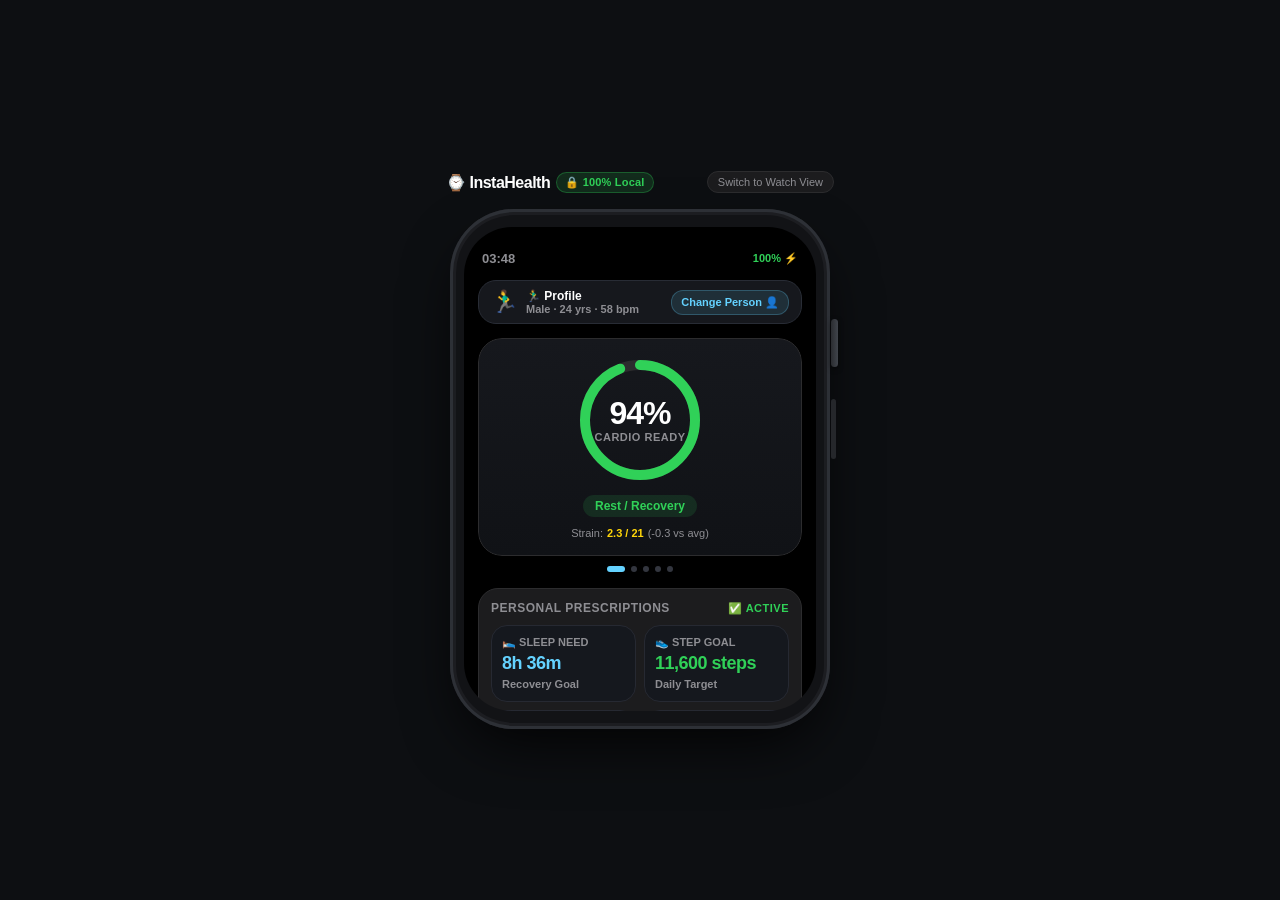
==== android/app/src/main/assets/index.html @ 1b483ae0 "Initial commit: InstaHealth Zero-Cloud Smartwatch Health Intelligence System" ====
<!DOCTYPE html>
<html lang="en">
<head>
  <meta charset="UTF-8">
  <meta name="viewport" content="width=device-width, initial-scale=1.0, maximum-scale=1.0, user-scalable=no">
  <title>InstaHealth - Zero-Cloud Watch Health Engine</title>
  <link rel="stylesheet" href="css/style.css">
</head>
<body>

  <div class="app-wrapper">
    <!-- Top Control Bar (Browser Demo Mode) -->
    <div class="top-bar">
      <h1>⌚ InstaHealth <span class="badge-zero-cloud">🔒 100% Local</span></h1>
      <button id="btnToggleBezel" class="view-mode-toggle">Switch to Watch View</button>
    </div>

    <!-- Apple Watch Bezel Simulation -->
    <div id="watchBezel" class="watch-bezel">
      <div class="watch-screen">
        
        <!-- Watch Status Bar -->
        <div class="watch-header">
          <span class="watch-clock" id="watchClock">09:41</span>
          <span class="watch-battery">100% ⚡</span>
        </div>

        <!-- Current Person Switcher Bar -->
        <div id="btnOpenChangePerson" class="person-switcher-bar" title="Tap to Change Person">
          <div class="person-info">
            <span class="person-emoji-avatar" id="dispActiveEmoji">🏃‍♂️</span>
            <div class="person-meta">
              <span class="person-title" id="dispActivePersonTitle">Runner</span>
              <span class="person-sub" id="dispActivePersonSub">Male · 24 yrs · 58 bpm</span>
            </div>
          </div>
          <span class="btn-change-person-pill">Change Person 👤</span>
        </div>

        <!-- 2-Day Automatic Timeline Section -->
        <div id="timelineSection" class="timeline-section">
          <div class="watch-section-title">
            <span>Automatic Calibration</span>
            <span id="dispTimelineBadge" style="font-size: 11px; color: var(--accent-purple); font-weight: 700;">Day 1 of 2</span>
          </div>

          <div class="timeline-steps">
            <div id="stepDay1" class="timeline-step active">
              <span>Day 1</span>
              <span style="font-size: 11px; opacity: 0.85;">24h Wear</span>
            </div>
            <div id="stepDay2" class="timeline-step">
              <span>Day 2</span>
              <span style="font-size: 11px; opacity: 0.85;">48h Wear</span>
            </div>
            <div id="stepDay3" class="timeline-step">
              <span>Day 3+</span>
              <span style="font-size: 11px; opacity: 0.85;">Unlocked</span>
            </div>
          </div>

          <div style="display: flex; gap: 6px;">
            <button id="btnAdvanceDay" class="btn-advance-day" style="flex: 1;">
              ⏩ Advance Day (Auto-Wear 24h)
            </button>
            <button id="btnResetTimeline" class="btn-advance-day" style="background: #252830; width: 34px; padding: 0;" title="Restart 2-Day Calibration">
              ↺
            </button>
          </div>
        </div>

        <!-- Dynamic Circular Activity Ring Carousel (Swipeable) -->
        <div class="ring-carousel-container">
          <div class="ring-carousel" id="ringCarousel">
            
            <!-- Slide 0: Cardio Readiness / Overall Strain -->
            <div class="strain-card carousel-slide" data-slide="0">
              <div class="ring-container">
                <svg class="ring-svg" viewBox="0 0 130 130">
                  <circle class="ring-bg" cx="65" cy="65" r="55"></circle>
                  <circle id="strainRingProgress" class="ring-progress" cx="65" cy="65" r="55"></circle>
                </svg>
                <div class="ring-inner-text">
                  <div class="strain-value" id="dispHealthScore">85%</div>
                  <div class="strain-label" id="dispRingLabel">Cardio Ready</div>
                </div>
              </div>
              <div id="dispCategory" class="category-tag">Rest / Recovery</div>
              <div class="personal-delta-badge" id="dispDelta">
                Strain: <strong>2.6 / 21</strong> (-0.4 vs avg)
              </div>
            </div>

            <!-- Slide 1: Sleep Need (Hours slept / hours total need to sleep) -->
            <div class="strain-card carousel-slide" data-slide="1">
              <div class="ring-container">
                <svg class="ring-svg" viewBox="0 0 130 130">
                  <circle class="ring-bg" cx="65" cy="65" r="55"></circle>
                  <circle id="sleepRingProgress" class="ring-progress" cx="65" cy="65" r="55" style="stroke: var(--accent-cyan);"></circle>
                </svg>
                <div class="ring-inner-text">
                  <div class="strain-value" id="dispSleepScore" style="color: var(--accent-cyan);">7.2h</div>
                  <div class="strain-label" id="dispSleepRingLabel">/ 8.5h NEEDED</div>
                </div>
              </div>
              <div class="category-tag" style="background: rgba(100, 210, 255, 0.15); color: var(--accent-cyan);">🛌 Sleep Need</div>
              <div class="personal-delta-badge" id="dispSleepDelta">
                <strong>7.2h</strong> slept / <strong>8.5h</strong> needed
              </div>
            </div>

            <!-- Slide 2: Steps Goal (Steps walked / total steps to walk daily) -->
            <div class="strain-card carousel-slide" data-slide="2">
              <div class="ring-container">
                <svg class="ring-svg" viewBox="0 0 130 130">
                  <circle class="ring-bg" cx="65" cy="65" r="55"></circle>
                  <circle id="stepRingProgress" class="ring-progress" cx="65" cy="65" r="55" style="stroke: var(--accent-green);"></circle>
                </svg>
                <div class="ring-inner-text">
                  <div class="strain-value" id="dispStepScore" style="color: var(--accent-green);">7.4k</div>
                  <div class="strain-label" id="dispStepRingLabel">/ 11.6k STEPS</div>
                </div>
              </div>
              <div class="category-tag" style="background: rgba(48, 209, 88, 0.15); color: var(--accent-green);">👟 Daily Steps</div>
              <div class="personal-delta-badge" id="dispStepDelta">
                <strong>7,400</strong> / <strong>11,600</strong> steps walked
              </div>
            </div>

            <!-- Slide 3: Sit Still Inactivity Limit -->
            <div class="strain-card carousel-slide" data-slide="3">
              <div class="ring-container">
                <svg class="ring-svg" viewBox="0 0 130 130">
                  <circle class="ring-bg" cx="65" cy="65" r="55"></circle>
                  <circle id="sitRingProgress" class="ring-progress" cx="65" cy="65" r="55" style="stroke: var(--accent-orange);"></circle>
                </svg>
                <div class="ring-inner-text">
                  <div class="strain-value" id="dispSitScore" style="color: var(--accent-orange);">35m</div>
                  <div class="strain-label" id="dispSitRingLabel">/ 55m STILL</div>
                </div>
              </div>
              <div class="category-tag" style="background: rgba(255, 159, 10, 0.15); color: var(--accent-orange);">🪑 Sit Still Limit</div>
              <div class="personal-delta-badge" id="dispSitDelta">
                <strong>35m</strong> sitting / <strong>55m</strong> max alert
              </div>
            </div>

            <!-- Slide 4: Active Calories Burn -->
            <div class="strain-card carousel-slide" data-slide="4">
              <div class="ring-container">
                <svg class="ring-svg" viewBox="0 0 130 130">
                  <circle class="ring-bg" cx="65" cy="65" r="55"></circle>
                  <circle id="calRingProgress" class="ring-progress" cx="65" cy="65" r="55" style="stroke: var(--accent-purple);"></circle>
                </svg>
                <div class="ring-inner-text">
                  <div class="strain-value" id="dispCalScore" style="color: var(--accent-purple);">340</div>
                  <div class="strain-label" id="dispCalRingLabel">/ 450 KCAL</div>
                </div>
              </div>
              <div class="category-tag" style="background: rgba(191, 90, 242, 0.15); color: var(--accent-purple);">🔥 Active Calories</div>
              <div class="personal-delta-badge" id="dispCalDelta">
                <strong>340</strong> of <strong>450</strong> kcal target
              </div>
            </div>

          </div>

          <!-- Watch Carousel Dots -->
          <div class="carousel-dots-row" id="carouselDots">
            <span class="carousel-dot active" data-index="0" title="Cardio Readiness"></span>
            <span class="carousel-dot" data-index="1" title="Sleep Needed"></span>
            <span class="carousel-dot" data-index="2" title="Daily Steps"></span>
            <span class="carousel-dot" data-index="3" title="Sit Still Limit"></span>
            <span class="carousel-dot" data-index="4" title="Active Calories"></span>
          </div>
        </div>

        <!-- Calibration & Average Human Comparison (Active on Day 1 & Day 2) -->
        <div id="calibratingSection" class="calibrating-card">
          <div class="calibrating-header">
            <span class="calibrating-title">
              <span>⏳ Day <span id="dispCalDayNum">1</span> Calibration</span>
            </span>
            <span class="data-status-badge" id="dispCohortBadge">Trained Avg</span>
          </div>

          <!-- Trained Average Human vs Person Comparison -->
          <div class="human-comparison-grid">
            <div class="compare-item">
              <span class="compare-label">Resting HR</span>
              <div class="compare-vals">
                <span class="val-human" id="cmpRHRHuman">60 bpm avg</span>
                <span class="val-arrow">→</span>
                <span class="val-you" id="cmpRHRYou">58 bpm (You)</span>
              </div>
            </div>

            <div class="compare-item">
              <span class="compare-label">Daily Steps</span>
              <div class="compare-vals">
                <span class="val-human" id="cmpStepsHuman">9,000 avg</span>
                <span class="val-arrow">→</span>
                <span class="val-you" id="cmpStepsYou">7,400 (You)</span>
              </div>
            </div>

            <div class="compare-item">
              <span class="compare-label">Sleep Need</span>
              <div class="compare-vals">
                <span class="val-human" id="cmpSleepHuman">8.0h avg</span>
                <span class="val-arrow">→</span>
                <span class="val-you" id="cmpSleepYou">7.2h (You)</span>
              </div>
            </div>

            <div class="compare-item">
              <span class="compare-label">Calorie Burn</span>
              <div class="compare-vals">
                <span class="val-human" id="cmpCalHuman">280 cal/hr</span>
                <span class="val-arrow">→</span>
                <span class="val-you" id="cmpCalYou">260 cal/hr</span>
              </div>
            </div>
          </div>

          <div class="calibrating-footer" id="dispCalibratingText">
            Collecting 48h personal data · Day 3 unlocks custom plan
          </div>
        </div>

        <!-- UNLOCKED PERSONAL PRESCRIPTIONS (Shown on Day 3+) -->
        <div id="recommendationsSection" class="watch-section" style="display: none;">
          <div class="watch-section-title">
            <span>Personal Prescriptions</span>
            <span style="font-size: 11px; color: var(--accent-green); font-weight: 700;">✅ Active</span>
          </div>

          <div class="recommendations-grid">
            <!-- 1. Sleep Need -->
            <div class="rec-card">
              <div class="rec-header">
                <span>🛌 Sleep Need</span>
              </div>
              <div class="rec-value" id="recSleepVal" style="color: var(--accent-cyan);">8h 20m</div>
              <div class="rec-sub" id="recSleepSub">Recovery Goal</div>
            </div>

            <!-- 2. Step Goal -->
            <div class="rec-card">
              <div class="rec-header">
                <span>👟 Step Goal</span>
              </div>
              <div class="rec-value" id="recStepVal" style="color: var(--accent-green);">11,600</div>
              <div class="rec-sub" id="recStepSub">Daily Target</div>
            </div>

            <!-- 3. Sit Still / Sedentary -->
            <div class="rec-card">
              <div class="rec-header">
                <span>🪑 Sit Still Limit</span>
              </div>
              <div class="rec-value" id="recSitVal" style="color: var(--accent-orange);">55m max</div>
              <div class="rec-sub" id="recSitSub">Max Stillness</div>
            </div>

            <!-- 4. Cardio Readiness & Condition -->
            <div class="rec-card">
              <div class="rec-header">
                <span>🫀 Cardio Status</span>
              </div>
              <div class="rec-value" id="recCardioVal" style="color: var(--accent-purple);">94% Prime</div>
              <div class="rec-sub" id="recCardioSub">Resting Reserve</div>
            </div>
          </div>
        </div>

        <!-- Key Physiological Vitals -->
        <div class="metrics-row">
          <div class="metric-pill">
            <span class="metric-pill-label">Max Heart Rate</span>
            <span class="metric-pill-value" id="dispMaxHR">191 bpm</span>
          </div>
          <div class="metric-pill">
            <span class="metric-pill-label">Resting HR</span>
            <span class="metric-pill-value" id="dispRestingHR">58 bpm</span>
          </div>
          <div class="metric-pill">
            <span class="metric-pill-label">Active Calories</span>
            <span class="metric-pill-value" id="dispCalories">140 kcal</span>
          </div>
          <div class="metric-pill">
            <span class="metric-pill-label">Recovery Need</span>
            <span class="metric-pill-value" id="dispRecovery">10 hrs</span>
          </div>
        </div>

        <!-- Body Activity Ranges Card -->
        <div class="trained-ranges-card">
          <div class="watch-section-title">
            <span id="dispRangesTitle">🏃‍♂️ Body Activity</span>
          </div>

          <!-- Resting Heart Rate Range -->
          <div class="range-item">
            <div class="range-header">
              <span class="range-title">Resting Heart Rate</span>
              <span class="range-values" id="dispRHRRangeText">55 – 66 bpm</span>
            </div>
            <div class="range-track">
              <div class="range-zone" id="zoneRHR"></div>
              <div class="range-dot" id="dotRHR"></div>
            </div>
          </div>

          <!-- Daily Active Calories Range -->
          <div class="range-item">
            <div class="range-header">
              <span class="range-title">Active Calorie Target</span>
              <span class="range-values" id="dispCalRangeText">240 – 320 cal/hr</span>
            </div>
            <div class="range-track">
              <div class="range-zone" id="zoneCal"></div>
              <div class="range-dot" id="dotCal"></div>
            </div>
          </div>

          <!-- Daily Strain Tolerance Range -->
          <div class="range-item">
            <div class="range-header">
              <span class="range-title">Strain Tolerance Range</span>
              <span class="range-values" id="dispStrainRangeText">5.5 – 11.0 pts</span>
            </div>
            <div class="range-track">
              <div class="range-zone" id="zoneStrain"></div>
              <div class="range-dot" id="dotStrain"></div>
            </div>
          </div>
        </div>

        <!-- Activity Simulation -->
        <div class="watch-section">
          <div class="watch-section-title">
            <span>Watch Activity Log</span>
            <span style="font-size: 11px; color: var(--accent-cyan); font-weight: 600;">Tap Workout</span>
          </div>
          <div class="preset-grid">
            <button class="btn-preset active" data-preset="walk">
              <strong>Brisk Walk</strong>
              <span>30m · 140cal · 110bpm</span>
            </button>
            <button class="btn-preset" data-preset="run">
              <strong>Cardio Run</strong>
              <span>45m · 460cal · 152bpm</span>
            </button>
            <button class="btn-preset" data-preset="hiit">
              <strong>HIIT Burst</strong>
              <span>35m · 380cal · 162bpm</span>
            </button>
            <button class="btn-preset" data-preset="rest">
              <strong>Active Rest</strong>
              <span>20m · 60cal · 85bpm</span>
            </button>
          </div>
        </div>

        <!-- MODAL: CHANGE PERSON -->
        <div id="changePersonModal" class="watch-modal-overlay">
          <div class="modal-header">
            <span class="modal-title">Change Person</span>
            <button id="btnCloseModal" class="btn-close-modal">✕</button>
          </div>

          <!-- Quick switch saved profiles -->
          <div class="modal-section-label">Saved People</div>
          <div id="savedProfilesList" class="saved-profiles-list">
            <!-- Populated via JS -->
          </div>

          <hr style="border: none; border-top: 1px solid #282c35; margin: 4px 0;">

          <!-- 1. Emoji Selection (Instead of name) -->
          <div class="modal-section-label">1. Choose Person Emoji</div>
          <div class="emoji-grid" id="emojiGrid">
            <div class="emoji-option selected" data-emoji="🏃‍♂️">🏃‍♂️</div>
            <div class="emoji-option" data-emoji="🏃‍♀️">🏃‍♀️</div>
            <div class="emoji-option" data-emoji="👨">👨</div>
            <div class="emoji-option" data-emoji="👩">👩</div>
            <div class="emoji-option" data-emoji="👴">👴</div>
            <div class="emoji-option" data-emoji="👵">👵</div>
            <div class="emoji-option" data-emoji="🧑‍💻">🧑‍💻</div>
            <div class="emoji-option" data-emoji="🧘‍♀️">🧘‍♀️</div>
            <div class="emoji-option" data-emoji="🏋️‍♂️">🏋️‍♂️</div>
            <div class="emoji-option" data-emoji="🚴‍♂️">🚴‍♂️</div>
          </div>

          <!-- 2. Sex Selection (Male / Female) -->
          <div class="modal-section-label">2. Biological Sex</div>
          <div class="sex-selector">
            <button type="button" class="btn-sex selected" id="btnSexMale" data-sex="male">♂️ Male</button>
            <button type="button" class="btn-sex" id="btnSexFemale" data-sex="female">♀️ Female</button>
          </div>

          <!-- 3. Age Selection -->
          <div class="modal-section-label">3. Age: <span id="modalValAge" style="color: var(--accent-cyan); font-weight: 700;">24 yrs</span></div>
          <input type="range" id="modalInputAge" min="15" max="85" value="24">

          <!-- Submit Button -->
          <button id="btnSavePerson" class="btn-save-person">Save & Apply to Watch</button>
        </div>

      </div>
    </div>
  </div>

  <script src="js/engine.js"></script>
  <script>
    (function () {
      const engine = new InstaHealthEngine.HealthEngine();

      // UI Elements
      const btnOpenChangePerson = document.getElementById('btnOpenChangePerson');
      const changePersonModal = document.getElementById('changePersonModal');
      const btnCloseModal = document.getElementById('btnCloseModal');
      const savedProfilesList = document.getElementById('savedProfilesList');
      const emojiGrid = document.getElementById('emojiGrid');
      const btnSexMale = document.getElementById('btnSexMale');
      const btnSexFemale = document.getElementById('btnSexFemale');
      const modalInputAge = document.getElementById('modalInputAge');
      const modalValAge = document.getElementById('modalValAge');
      const btnSavePerson = document.getElementById('btnSavePerson');

      const dispActiveEmoji = document.getElementById('dispActiveEmoji');
      const dispActivePersonTitle = document.getElementById('dispActivePersonTitle');
      const dispActivePersonSub = document.getElementById('dispActivePersonSub');

      const dispTimelineBadge = document.getElementById('dispTimelineBadge');
      const timelineSection = document.getElementById('timelineSection');
      const stepDay1 = document.getElementById('stepDay1');
      const stepDay2 = document.getElementById('stepDay2');
      const stepDay3 = document.getElementById('stepDay3');
      const btnAdvanceDay = document.getElementById('btnAdvanceDay');
      const btnResetTimeline = document.getElementById('btnResetTimeline');

      const calibratingSection = document.getElementById('calibratingSection');
      const dispCalibratingText = document.getElementById('dispCalibratingText');
      const dispCalDayNum = document.getElementById('dispCalDayNum');
      const dispCohortBadge = document.getElementById('dispCohortBadge');
      const cmpRHRHuman = document.getElementById('cmpRHRHuman');
      const cmpRHRYou = document.getElementById('cmpRHRYou');
      const cmpStepsHuman = document.getElementById('cmpStepsHuman');
      const cmpStepsYou = document.getElementById('cmpStepsYou');
      const cmpSleepHuman = document.getElementById('cmpSleepHuman');
      const cmpSleepYou = document.getElementById('cmpSleepYou');
      const cmpCalHuman = document.getElementById('cmpCalHuman');
      const cmpCalYou = document.getElementById('cmpCalYou');
      const recommendationsSection = document.getElementById('recommendationsSection');

      const recSleepVal = document.getElementById('recSleepVal');
      const recSleepSub = document.getElementById('recSleepSub');
      const recStepVal = document.getElementById('recStepVal');
      const recStepSub = document.getElementById('recStepSub');
      const recSitVal = document.getElementById('recSitVal');
      const recSitSub = document.getElementById('recSitSub');
      const recCardioVal = document.getElementById('recCardioVal');
      const recCardioSub = document.getElementById('recCardioSub');

      const dispHealthScore = document.getElementById('dispHealthScore');
      const dispRingLabel = document.getElementById('dispRingLabel');
      const strainRing = document.getElementById('strainRingProgress');
      const dispCategory = document.getElementById('dispCategory');
      const dispDelta = document.getElementById('dispDelta');

      // Carousel Elements
      const ringCarousel = document.getElementById('ringCarousel');
      const carouselDots = document.querySelectorAll('.carousel-dot');

      // Slide 1: Sleep
      const sleepRingProgress = document.getElementById('sleepRingProgress');
      const dispSleepScore = document.getElementById('dispSleepScore');
      const dispSleepRingLabel = document.getElementById('dispSleepRingLabel');
      const dispSleepDelta = document.getElementById('dispSleepDelta');

      // Slide 2: Steps
      const stepRingProgress = document.getElementById('stepRingProgress');
      const dispStepScore = document.getElementById('dispStepScore');
      const dispStepRingLabel = document.getElementById('dispStepRingLabel');
      const dispStepDelta = document.getElementById('dispStepDelta');

      // Slide 3: Sit Still
      const sitRingProgress = document.getElementById('sitRingProgress');
      const dispSitScore = document.getElementById('dispSitScore');
      const dispSitRingLabel = document.getElementById('dispSitRingLabel');
      const dispSitDelta = document.getElementById('dispSitDelta');

      // Slide 4: Active Calories
      const calRingProgress = document.getElementById('calRingProgress');
      const dispCalScore = document.getElementById('dispCalScore');
      const dispCalRingLabel = document.getElementById('dispCalRingLabel');
      const dispCalDelta = document.getElementById('dispCalDelta');

      const dispMaxHR = document.getElementById('dispMaxHR');
      const dispRestingHR = document.getElementById('dispRestingHR');
      const dispCalories = document.getElementById('dispCalories');
      const dispRecovery = document.getElementById('dispRecovery');

      // Body Activity Ranges Elements
      const dispRangesTitle = document.getElementById('dispRangesTitle');
      const dispRHRRangeText = document.getElementById('dispRHRRangeText');
      const zoneRHR = document.getElementById('zoneRHR');
      const dotRHR = document.getElementById('dotRHR');
      const dispCalRangeText = document.getElementById('dispCalRangeText');
      const zoneCal = document.getElementById('zoneCal');
      const dotCal = document.getElementById('dotCal');
      const dispStrainRangeText = document.getElementById('dispStrainRangeText');
      const zoneStrain = document.getElementById('zoneStrain');
      const dotStrain = document.getElementById('dotStrain');

      const btnToggleBezel = document.getElementById('btnToggleBezel');
      const watchBezel = document.getElementById('watchBezel');

      // State for modal inputs
      let selectedEmoji = '🏃‍♂️';
      let selectedSex = 'male';
      let selectedAge = 24;

      // Workout State
      let currentWorkout = {
        durationMins: 30,
        activeCalories: 140,
        avgHR: 110,
        steps: 3200,
        perceivedExertion: 4
      };

      const PRESETS = {
        walk: { durationMins: 30, activeCalories: 140, avgHR: 110, steps: 3200, perceivedExertion: 4 },
        run: { durationMins: 45, activeCalories: 460, avgHR: 152, steps: 6100, perceivedExertion: 8 },
        hiit: { durationMins: 35, activeCalories: 380, avgHR: 162, steps: 2800, perceivedExertion: 9 },
        rest: { durationMins: 20, activeCalories: 60, avgHR: 85, steps: 1400, perceivedExertion: 2 }
      };

      // Watch Clock
      function updateClock() {
        const now = new Date();
        const hrs = String(now.getHours()).padStart(2, '0');
        const mins = String(now.getMinutes()).padStart(2, '0');
        document.getElementById('watchClock').textContent = `${hrs}:${mins}`;
      }
      setInterval(updateClock, 1000);
      updateClock();

      // Render Saved Profiles list inside modal
      function renderSavedProfiles() {
        savedProfilesList.innerHTML = '';
        const profiles = engine.getProfiles();
        const activeId = engine.activeProfileId;

        profiles.forEach(p => {
          const chip = document.createElement('div');
          chip.className = `saved-profile-chip ${p.id === activeId ? 'active' : ''}`;
          chip.innerHTML = `<span>${p.emoji}</span> <span>${p.age}y ${p.sex === 'female' ? 'F' : 'M'} (Day ${p.currentDay || 1})</span>`;
          chip.addEventListener('click', () => {
            engine.switchProfile(p.id);
            closeModal();
            recalculate();
          });
          savedProfilesList.appendChild(chip);
        });
      }

      // Open Modal
      function openModal() {
        const active = engine.getActiveProfile();
        selectedEmoji = active.emoji || '🏃‍♂️';
        selectedSex = active.sex || 'male';
        selectedAge = active.age || 24;

        // Highlight selected emoji
        document.querySelectorAll('.emoji-option').forEach(el => {
          el.classList.toggle('selected', el.dataset.emoji === selectedEmoji);
        });

        // Set sex buttons
        btnSexMale.classList.toggle('selected', selectedSex === 'male');
        btnSexFemale.classList.toggle('selected', selectedSex === 'female');

        // Set age slider
        modalInputAge.value = selectedAge;
        modalValAge.textContent = `${selectedAge} yrs`;

        renderSavedProfiles();
        changePersonModal.classList.add('active');
      }

      function closeModal() {
        changePersonModal.classList.remove('active');
      }

      // Emoji Selection Listener
      emojiGrid.addEventListener('click', (e) => {
        const item = e.target.closest('.emoji-option');
        if (!item) return;
        document.querySelectorAll('.emoji-option').forEach(el => el.classList.remove('selected'));
        item.classList.add('selected');
        selectedEmoji = item.dataset.emoji;
      });

      // Sex Selection Listeners
      btnSexMale.addEventListener('click', () => {
        selectedSex = 'male';
        btnSexMale.classList.add('selected');
        btnSexFemale.classList.remove('selected');
      });
      btnSexFemale.addEventListener('click', () => {
        selectedSex = 'female';
        btnSexFemale.classList.add('selected');
        btnSexMale.classList.remove('selected');
      });

      // Age Slider Listener
      modalInputAge.addEventListener('input', (e) => {
        selectedAge = Number(e.target.value);
        modalValAge.textContent = `${selectedAge} yrs`;
      });

      // Save Person Button
      btnSavePerson.addEventListener('click', () => {
        engine.addOrUpdateProfile({
          emoji: selectedEmoji,
          sex: selectedSex,
          age: selectedAge
        });
        closeModal();
        recalculate();
      });

      // Advance Day Automatically (Auto-Wear 24h)
      btnAdvanceDay.addEventListener('click', () => {
        btnAdvanceDay.textContent = '⏳ Simulating 24h Wear...';
        btnAdvanceDay.style.opacity = '0.7';
        setTimeout(() => {
          engine.advanceDay(currentWorkout);
          recalculate();
          btnAdvanceDay.textContent = '⏩ Advance Day (Auto-Wear 24h)';
          btnAdvanceDay.style.opacity = '1';
        }, 150);
      });

      // Reset Timeline
      btnResetTimeline.addEventListener('click', () => {
        if (confirm('Restart 2-Day Calibration for this person?')) {
          engine.resetTimeline();
          recalculate();
        }
      });

      btnOpenChangePerson.addEventListener('click', openModal);
      btnCloseModal.addEventListener('click', closeModal);

      // Recalculate and update the watch view
      function recalculate() {
        const res = engine.calculateCondition(currentWorkout);
        const person = res.person;
        const ranges = res.trainedRanges;
        const recs = res.recommendations;
        const currentDay = person.currentDay || engine.profile.currentDay || 1;

        // Top Person Header Bar
        dispActiveEmoji.textContent = person.emoji;
        dispActivePersonTitle.textContent = `${person.emoji} Profile`;
        dispActivePersonSub.textContent = `${person.sex === 'female' ? 'Female' : 'Male'} · ${person.age} yrs · ${person.restingHR} bpm`;

        // Timeline Step Badges
        dispTimelineBadge.textContent = recs.isCalibrated ? '✅ Calibrated' : `Day ${currentDay} of 2`;
        dispTimelineBadge.style.color = recs.isCalibrated ? 'var(--accent-green)' : 'var(--accent-purple)';

        stepDay1.className = `timeline-step ${currentDay === 1 ? 'active' : 'completed'}`;
        stepDay2.className = `timeline-step ${currentDay === 2 ? 'active' : (currentDay > 2 ? 'completed' : '')}`;
        stepDay3.className = `timeline-step ${currentDay >= 3 ? 'completed active' : ''}`;

        // Toggle Calibration Notice vs Personalized Prescriptions
        // AUTOMATICALLY HIDE TIMELINE & COMPARISON CARD ONCE DAY 3 IS COMPLETED!
        if (!recs.isCalibrated) {
          timelineSection.style.display = 'flex';
          calibratingSection.style.display = 'flex';
          recommendationsSection.style.display = 'none';

          // Trained Human Average vs Person Data Comparison for Day 1 & Day 2
          const humanAvg = recs.humanAverages || {
            cohortLabel: `${person.age}y ${person.sex === 'female' ? 'Female' : 'Male'}`,
            restingHR: person.sex === 'female' ? 62 : 60,
            steps: 9000,
            sleepHours: 8.0,
            burnRateCalHr: 280
          };

          dispCalDayNum.textContent = currentDay;
          dispCohortBadge.textContent = `${humanAvg.cohortLabel} Avg`;

          // 1. Resting HR Comparison
          cmpRHRHuman.textContent = `${humanAvg.restingHR} bpm avg`;
          cmpRHRYou.textContent = `${res.metrics.restingHR} bpm (${person.emoji})`;

          // 2. Steps Comparison
          cmpStepsHuman.textContent = `${humanAvg.steps.toLocaleString()} avg`;
          const stepsWalkedNow = Math.round(res.metrics.steps + (person.historyDays && person.historyDays.length > 0 ? (person.historyDays[person.historyDays.length - 1].steps * 0.4) : 4500));
          cmpStepsYou.textContent = `${stepsWalkedNow.toLocaleString()} (${person.emoji})`;

          // 3. Sleep Comparison
          cmpSleepHuman.textContent = `${humanAvg.sleepHours}h avg`;
          let userSleepHours = 7.2;
          if (person.historyDays && person.historyDays.length > 0) {
            userSleepHours = person.historyDays[person.historyDays.length - 1].sleepHours || 7.2;
          } else {
            userSleepHours = person.sex === 'female' ? 7.4 : 7.1;
          }
          cmpSleepYou.textContent = `${userSleepHours}h (${person.emoji})`;

          // 4. Calorie Burn Comparison
          cmpCalHuman.textContent = `${humanAvg.burnRateCalHr} cal/hr avg`;
          cmpCalYou.textContent = `${res.metrics.activeCalories} cal (${person.emoji})`;

          dispCalibratingText.textContent = `Collecting 48h personal data · Day 3 unlocks custom plan`;
          
          // Ring shows Calibration Readiness Progress
          dispHealthScore.textContent = `${recs.progressPercent}%`;
          dispRingLabel.textContent = 'Calibrating';
          strainRing.style.stroke = 'var(--accent-purple)';
        } else {
          // Closed automatically after completing Day 3!
          timelineSection.style.display = 'none';
          calibratingSection.style.display = 'none';
          recommendationsSection.style.display = 'flex';

          // Ring shows Cardiorespiratory Readiness Score
          dispHealthScore.textContent = `${recs.cardioReadiness.score}%`;
          dispRingLabel.textContent = 'Cardio Ready';
          strainRing.style.stroke = recs.cardioReadiness.color;

          // Fill Recommendations (Watch-legible: large numbers + concise badges)
          recSleepVal.textContent = recs.sleep.formatted;
          recSleepSub.textContent = 'Recovery Goal';

          recStepVal.textContent = recs.steps.formatted;
          recStepSub.textContent = 'Daily Target';

          recSitVal.textContent = recs.sitStill.formatted;
          recSitSub.textContent = 'Max Stillness';

          recCardioVal.textContent = `${recs.cardioReadiness.score}%`;
          recCardioVal.style.color = recs.cardioReadiness.color;
          recCardioSub.textContent = recs.cardioReadiness.status;
        }

        // Circular Rings Calculation for Carousel (Slides 0-4)
        const circumference = 345.57;

        // 1. Slide 0: Cardio Readiness Score
        const scoreVal = recs.isCalibrated ? recs.cardioReadiness.score : recs.progressPercent;
        const fraction0 = Math.min(1.0, scoreVal / 100.0);
        strainRing.style.strokeDashoffset = circumference - (fraction0 * circumference);

        // 2. Slide 1: Sleep Need ("hours slept / hours total need to sleep")
        let targetSleepHours = 8.0;
        if (recs.isCalibrated && recs.sleep) {
          targetSleepHours = Number((recs.sleep.hours + (recs.sleep.minutes / 60)).toFixed(1));
        } else {
          targetSleepHours = person.age < 30 ? 8.2 : (person.age > 60 ? 7.2 : 7.8);
          if (person.sex === 'female') targetSleepHours += 0.2;
        }
        targetSleepHours = Number(targetSleepHours.toFixed(1));

        let hoursSlept = 7.2;
        if (person.historyDays && person.historyDays.length > 0) {
          const lastDay = person.historyDays[person.historyDays.length - 1];
          hoursSlept = Number((lastDay.sleepHours || 7.2).toFixed(1));
        } else {
          hoursSlept = Number((person.sex === 'female' ? 7.4 : 7.1).toFixed(1));
        }

        dispSleepScore.textContent = `${hoursSlept}h`;
        dispSleepRingLabel.textContent = recs.isCalibrated ? `/ ${targetSleepHours}h NEEDED` : `/ ${targetSleepHours}h HUMAN AVG`;
        dispSleepDelta.innerHTML = recs.isCalibrated
          ? `<strong>${hoursSlept}h</strong> slept / <strong>${targetSleepHours}h</strong> goal`
          : `<strong>${hoursSlept}h</strong> (${person.emoji}) vs <strong>${targetSleepHours}h</strong> (Human Avg)`;
        const sleepFraction = Math.min(1.0, hoursSlept / targetSleepHours);
        sleepRingProgress.style.strokeDashoffset = circumference - (sleepFraction * circumference);

        // 3. Slide 2: Steps Goal ("steps walked / total steps to walk daily")
        let targetSteps = 10000;
        if (recs.isCalibrated && recs.steps) {
          targetSteps = recs.steps.target;
        } else {
          targetSteps = person.sex === 'female' ? 8000 : 9000;
          if (person.age < 30) targetSteps = person.sex === 'female' ? 10000 : 11500;
          else if (person.age >= 60) targetSteps = 5000;
        }

        const stepsWalked = Math.round(res.metrics.steps + (person.historyDays && person.historyDays.length > 0 ? (person.historyDays[person.historyDays.length - 1].steps * 0.4) : 4500));
        dispStepScore.textContent = stepsWalked >= 1000 ? `${(stepsWalked / 1000).toFixed(1)}k` : `${stepsWalked}`;
        dispStepRingLabel.textContent = recs.isCalibrated ? `/ ${(targetSteps / 1000).toFixed(1)}k STEPS` : `/ ${(targetSteps / 1000).toFixed(1)}k HUMAN AVG`;
        dispStepDelta.innerHTML = recs.isCalibrated
          ? `<strong>${stepsWalked.toLocaleString()}</strong> / <strong>${targetSteps.toLocaleString()}</strong> steps`
          : `<strong>${stepsWalked.toLocaleString()}</strong> (${person.emoji}) vs <strong>${targetSteps.toLocaleString()}</strong> (Human Avg)`;
        const stepFraction = Math.min(1.0, stepsWalked / targetSteps);
        stepRingProgress.style.strokeDashoffset = circumference - (stepFraction * circumference);

        // 4. Slide 3: Sit Still Inactivity Limit
        const maxSitMins = recs.isCalibrated && recs.sitStill ? recs.sitStill.maxMins : (person.age >= 60 ? 40 : 55);
        const currentSitMins = Math.round(maxSitMins * 0.65);
        dispSitScore.textContent = `${currentSitMins}m`;
        dispSitRingLabel.textContent = recs.isCalibrated ? `/ ${maxSitMins}m STILL` : `/ ${maxSitMins}m HUMAN AVG`;
        dispSitDelta.innerHTML = recs.isCalibrated
          ? `<strong>${currentSitMins}m</strong> still / <strong>${maxSitMins}m</strong> max alert`
          : `<strong>${currentSitMins}m</strong> (${person.emoji}) vs <strong>${maxSitMins}m</strong> (Human Avg)`;
        const sitFraction = Math.min(1.0, currentSitMins / maxSitMins);
        sitRingProgress.style.strokeDashoffset = circumference - (sitFraction * circumference);

        // 5. Slide 4: Active Calories Burn
        const targetCalories = ranges.activeCalories ? Math.round((ranges.activeCalories.min + ranges.activeCalories.max) / 2) : 300;
        const currentCal = res.metrics.activeCalories;
        dispCalScore.textContent = `${currentCal}`;
        dispCalRingLabel.textContent = recs.isCalibrated ? `/ ${targetCalories} KCAL` : `/ ${targetCalories} HUMAN AVG`;
        dispCalDelta.innerHTML = recs.isCalibrated
          ? `<strong>${currentCal}</strong> of <strong>${targetCalories}</strong> kcal target`
          : `<strong>${currentCal}</strong> (${person.emoji}) vs <strong>${targetCalories}</strong> (Human Avg)`;
        const calFraction = Math.min(1.0, currentCal / targetCalories);
        calRingProgress.style.strokeDashoffset = circumference - (calFraction * circumference);

        // Status badges
        dispCategory.textContent = res.category;
        dispCategory.style.color = res.categoryColor;
        dispCategory.style.background = res.categoryColor + '22';

        const sign = res.personalDelta > 0 ? '+' : '';
        dispDelta.innerHTML = `Strain: <strong>${res.strain} / 21</strong> (${sign}${res.personalDelta} vs avg)`;

        // Vitals Grid
        dispMaxHR.textContent = `${res.metrics.maxHR} bpm`;
        dispRestingHR.textContent = `${res.metrics.restingHR} bpm`;
        dispCalories.textContent = `${res.metrics.activeCalories} kcal`;
        dispRecovery.textContent = `${res.recoveryHours} hrs`;

        // Body Activity Card Title Update
        dispRangesTitle.textContent = `${person.emoji} Body Activity`;

        // 1. Resting HR Range
        dispRHRRangeText.textContent = `${ranges.restingHR.min} – ${ranges.restingHR.max} bpm`;
        const rhrMinPct = Math.max(0, Math.min(100, ((ranges.restingHR.min - 40) / 60) * 100));
        const rhrMaxPct = Math.max(0, Math.min(100, ((ranges.restingHR.max - 40) / 60) * 100));
        const rhrCurPct = Math.max(0, Math.min(100, ((res.metrics.restingHR - 40) / 60) * 100));
        zoneRHR.style.left = `${rhrMinPct}%`;
        zoneRHR.style.width = `${Math.max(4, rhrMaxPct - rhrMinPct)}%`;
        dotRHR.style.left = `${rhrCurPct}%`;

        // 2. Active Calories Range
        dispCalRangeText.textContent = `${ranges.activeCalories.min} – ${ranges.activeCalories.max} cal/hr`;
        const calMinPct = Math.max(0, Math.min(100, ((ranges.activeCalories.min - 100) / 450) * 100));
        const calMaxPct = Math.max(0, Math.min(100, ((ranges.activeCalories.max - 100) / 450) * 100));
        const curHourlyBurn = Math.round((res.metrics.activeCalories / res.metrics.durationMins) * 60);
        const calCurPct = Math.max(0, Math.min(100, ((curHourlyBurn - 100) / 450) * 100));
        zoneCal.style.left = `${calMinPct}%`;
        zoneCal.style.width = `${Math.max(4, calMaxPct - calMinPct)}%`;
        dotCal.style.left = `${calCurPct}%`;

        // 3. Strain Tolerance Range
        dispStrainRangeText.textContent = `${ranges.dailyStrain.min} – ${ranges.dailyStrain.max} pts`;
        const strainMinPct = Math.max(0, Math.min(100, (ranges.dailyStrain.min / 21) * 100));
        const strainMaxPct = Math.max(0, Math.min(100, (ranges.dailyStrain.max / 21) * 100));
        const strainCurPct = Math.max(0, Math.min(100, (res.strain / 21) * 100));
        zoneStrain.style.left = `${strainMinPct}%`;
        zoneStrain.style.width = `${Math.max(4, strainMaxPct - strainMinPct)}%`;
        dotStrain.style.left = `${strainCurPct}%`;
      }

      // Presets
      document.querySelectorAll('.btn-preset').forEach(btn => {
        btn.addEventListener('click', () => {
          document.querySelectorAll('.btn-preset').forEach(b => b.classList.remove('active'));
          btn.classList.add('active');
          const presetKey = btn.dataset.preset;
          currentWorkout = { ...PRESETS[presetKey] };
          recalculate();
        });
      });

      // Bezel view toggle
      btnToggleBezel.addEventListener('click', () => {
        const isFullscreen = watchBezel.classList.toggle('fullscreen-mode');
        btnToggleBezel.textContent = isFullscreen ? 'Switch to Bezel View' : 'Switch to Watch View';
      });

      // Ring Carousel Horizontal Swipe, Drag & Dot Pagination
      function updateActiveCarouselDot() {
        const slideWidth = ringCarousel.offsetWidth;
        if (!slideWidth) return;
        const activeIdx = Math.round(ringCarousel.scrollLeft / slideWidth);
        carouselDots.forEach((dot, idx) => {
          dot.classList.toggle('active', idx === activeIdx);
        });
      }

      ringCarousel.addEventListener('scroll', updateActiveCarouselDot, { passive: true });

      carouselDots.forEach((dot) => {
        dot.addEventListener('click', () => {
          const idx = Number(dot.dataset.index);
          const slideWidth = ringCarousel.offsetWidth;
          ringCarousel.scrollTo({
            left: idx * slideWidth,
            behavior: 'smooth'
          });
        });
      });

      // Mouse drag to swipe (for desktop testing)
      let isDraggingCarousel = false;
      let startDragX = 0;
      let startCarouselScroll = 0;

      ringCarousel.addEventListener('mousedown', (e) => {
        isDraggingCarousel = true;
        startDragX = e.pageX - ringCarousel.offsetLeft;
        startCarouselScroll = ringCarousel.scrollLeft;
      });

      window.addEventListener('mouseup', () => {
        if (!isDraggingCarousel) return;
        isDraggingCarousel = false;
        const slideWidth = ringCarousel.offsetWidth;
        const targetIdx = Math.round(ringCarousel.scrollLeft / slideWidth);
        ringCarousel.scrollTo({
          left: targetIdx * slideWidth,
          behavior: 'smooth'
        });
      });

      ringCarousel.addEventListener('mousemove', (e) => {
        if (!isDraggingCarousel) return;
        e.preventDefault();
        const currentX = e.pageX - ringCarousel.offsetLeft;
        const walk = (currentX - startDragX) * 1.2;
        ringCarousel.scrollLeft = startCarouselScroll - walk;
      });

      // Initial run
      recalculate();
    })();
  </script>
</body>
</html>
---- android/app/src/main/assets/css/style.css ----
:root {
  --bg-black: #000000;
  --card-bg: #1c1c1e;
  --card-border: #2c2c2e;
  --text-primary: #ffffff;
  --text-secondary: #8e8e93;
  --accent-green: #30d158;
  --accent-cyan: #64d2ff;
  --accent-orange: #ff9f0a;
  --accent-red: #ff453a;
  --accent-purple: #bf5af2;
  --accent-yellow: #ffd60a;
}

* {
  box-sizing: border-box;
  margin: 0;
  padding: 0;
  font-family: -apple-system, BlinkMacSystemFont, "SF Pro Display", "SF Pro Text", "Segoe UI", Roboto, sans-serif;
  -webkit-font-smoothing: antialiased;
}

body {
  background-color: #0d0f12;
  color: var(--text-primary);
  display: flex;
  flex-direction: column;
  align-items: center;
  justify-content: center;
  min-height: 100vh;
  padding: 20px;
}

.app-wrapper {
  display: flex;
  flex-direction: column;
  align-items: center;
  gap: 16px;
  max-width: 600px;
  width: 100%;
}

.top-bar {
  display: flex;
  justify-content: space-between;
  align-items: center;
  width: 100%;
  max-width: 396px;
  padding: 0 4px;
}

.top-bar h1 {
  font-size: 16px;
  font-weight: 700;
  letter-spacing: -0.5px;
  display: flex;
  align-items: center;
  gap: 6px;
}

.badge-zero-cloud {
  background: rgba(48, 209, 88, 0.15);
  color: var(--accent-green);
  border: 1px solid rgba(48, 209, 88, 0.3);
  font-size: 11px;
  padding: 3px 8px;
  border-radius: 12px;
  font-weight: 600;
  letter-spacing: 0.2px;
}

.view-mode-toggle {
  background: var(--card-bg);
  border: 1px solid var(--card-border);
  color: var(--text-secondary);
  font-size: 11px;
  padding: 4px 10px;
  border-radius: 14px;
  cursor: pointer;
}

/* --- Apple Watch Bezel Simulation --- */
.watch-bezel {
  width: 380px;
  height: 520px;
  background: #121316;
  border-radius: 64px;
  padding: 18px 14px;
  box-shadow: 
    0 25px 60px -15px rgba(0, 0, 0, 0.9),
    inset 0 0 0 3px #2d3036,
    inset 0 0 0 6px #1c1d21;
  position: relative;
  display: flex;
  align-items: center;
  justify-content: center;
  transition: all 0.3s ease;
}

/* Digital Crown */
.watch-bezel::after {
  content: '';
  position: absolute;
  right: -8px;
  top: 110px;
  width: 7px;
  height: 48px;
  background: linear-gradient(to right, #2a2c30, #40444b);
  border-radius: 4px;
  box-shadow: 0 2px 5px rgba(0,0,0,0.5);
}

/* Side Button */
.watch-bezel::before {
  content: '';
  position: absolute;
  right: -6px;
  top: 190px;
  width: 5px;
  height: 60px;
  background: #25272b;
  border-radius: 3px;
}

.watch-screen {
  width: 100%;
  height: 100%;
  background: var(--bg-black);
  border-radius: 48px;
  overflow-y: auto;
  overflow-x: hidden;
  padding: 24px 14px 20px 14px;
  display: flex;
  flex-direction: column;
  gap: 14px;
  scrollbar-width: none;
}
.watch-screen::-webkit-scrollbar {
  display: none;
}

/* Fullscreen mode (removes bezel) */
.watch-bezel.fullscreen-mode {
  width: 100%;
  max-width: 410px;
  height: auto;
  min-height: 580px;
  background: transparent;
  box-shadow: none;
  padding: 0;
  border-radius: 0;
}
.watch-bezel.fullscreen-mode::before,
.watch-bezel.fullscreen-mode::after {
  display: none;
}
.watch-bezel.fullscreen-mode .watch-screen {
  border-radius: 28px;
  border: 1px solid var(--card-border);
}

/* --- Watch UI Elements --- */
.watch-header {
  display: flex;
  justify-content: space-between;
  align-items: center;
  padding: 0 4px;
}
.watch-clock {
  font-size: 13px;
  font-weight: 600;
  color: var(--text-secondary);
}
.watch-battery {
  font-size: 11px;
  font-weight: 600;
  color: var(--accent-green);
}

/* Circular Activity Ring Carousel (Swipeable) */
.ring-carousel-container {
  width: 100%;
  display: flex;
  flex-direction: column;
  align-items: center;
  gap: 8px;
  position: relative;
}

.ring-carousel {
  width: 100%;
  display: flex;
  overflow-x: auto;
  scroll-snap-type: x mandatory;
  scroll-behavior: smooth;
  scrollbar-width: none;
  -webkit-overflow-scrolling: touch;
  border-radius: 24px;
  cursor: grab;
}
.ring-carousel:active {
  cursor: grabbing;
}
.ring-carousel::-webkit-scrollbar {
  display: none;
}

.carousel-slide {
  min-width: 100%;
  width: 100%;
  scroll-snap-align: center;
  scroll-snap-stop: always;
  flex-shrink: 0;
}

.carousel-dots-row {
  display: flex;
  align-items: center;
  justify-content: center;
  gap: 6px;
  padding: 2px 0;
}

.carousel-dot {
  width: 6px;
  height: 6px;
  border-radius: 50%;
  background: #33363f;
  cursor: pointer;
  transition: all 0.25s ease;
}

.carousel-dot.active {
  width: 18px;
  border-radius: 4px;
  background: var(--accent-cyan);
}

.strain-card {
  background: linear-gradient(180deg, #16181d 0%, #101216 100%);
  border: 1px solid var(--card-border);
  border-radius: 24px;
  padding: 16px 12px;
  display: flex;
  flex-direction: column;
  align-items: center;
  text-align: center;
  gap: 10px;
  user-select: none;
}

.ring-container {
  position: relative;
  width: 130px;
  height: 130px;
  display: flex;
  align-items: center;
  justify-content: center;
}

.ring-svg {
  transform: rotate(-90deg);
  width: 130px;
  height: 130px;
}

.ring-bg {
  fill: none;
  stroke: #2c2c2e;
  stroke-width: 10;
}

.ring-progress {
  fill: none;
  stroke: var(--accent-cyan);
  stroke-width: 10;
  stroke-linecap: round;
  stroke-dasharray: 345.5;
  stroke-dashoffset: 200;
  transition: stroke-dashoffset 0.8s cubic-bezier(0.4, 0, 0.2, 1), stroke 0.4s ease;
}

.ring-inner-text {
  position: absolute;
  display: flex;
  flex-direction: column;
  align-items: center;
  justify-content: center;
}

.strain-value {
  font-size: 32px;
  font-weight: 800;
  line-height: 1;
  letter-spacing: -1px;
}

.strain-label {
  font-size: 11px;
  font-weight: 700;
  text-transform: uppercase;
  color: var(--text-secondary);
  margin-top: 2px;
  letter-spacing: 0.5px;
}

.category-tag {
  font-size: 12px;
  font-weight: 700;
  padding: 4px 12px;
  border-radius: 12px;
  background: rgba(100, 210, 255, 0.15);
  color: var(--accent-cyan);
  display: inline-block;
}

.personal-delta-badge {
  font-size: 11px;
  color: var(--text-secondary);
  display: flex;
  align-items: center;
  gap: 4px;
}
.personal-delta-badge strong {
  color: var(--accent-yellow);
}

/* Metric Pill Grid */
.metrics-row {
  display: grid;
  grid-template-columns: 1fr 1fr;
  gap: 8px;
  width: 100%;
}

.metric-pill {
  background: var(--card-bg);
  border: 1px solid var(--card-border);
  border-radius: 16px;
  padding: 10px 10px;
  display: flex;
  flex-direction: column;
  gap: 2px;
}

.metric-pill-label {
  font-size: 11px;
  font-weight: 700;
  color: var(--text-secondary);
  text-transform: uppercase;
}

.metric-pill-value {
  font-size: 15px;
  font-weight: 700;
  color: var(--text-primary);
}

/* Section Cards */
.watch-section {
  background: var(--card-bg);
  border: 1px solid var(--card-border);
  border-radius: 20px;
  padding: 12px;
  display: flex;
  flex-direction: column;
  gap: 10px;
}

.watch-section-title {
  font-size: 12px;
  font-weight: 700;
  color: var(--text-secondary);
  text-transform: uppercase;
  letter-spacing: 0.5px;
  display: flex;
  justify-content: space-between;
  align-items: center;
}

/* Preset Buttons */
.preset-grid {
  display: grid;
  grid-template-columns: 1fr 1fr;
  gap: 6px;
}

.btn-preset {
  background: #25282f;
  border: 1px solid #353840;
  color: var(--text-primary);
  font-size: 11px;
  font-weight: 600;
  padding: 8px 6px;
  border-radius: 12px;
  cursor: pointer;
  display: flex;
  flex-direction: column;
  align-items: center;
  gap: 2px;
  transition: all 0.15s ease;
}

.btn-preset:active, .btn-preset.active {
  background: var(--accent-cyan);
  color: #000;
  border-color: var(--accent-cyan);
}

.btn-preset span {
  font-size: 11px;
  opacity: 0.9;
}

/* Sliders */
.slider-group {
  display: flex;
  flex-direction: column;
  gap: 4px;
}
.slider-header {
  display: flex;
  justify-content: space-between;
  font-size: 11px;
  font-weight: 600;
}
input[type="range"] {
  width: 100%;
  accent-color: var(--accent-cyan);
  cursor: pointer;
}

/* Action Buttons */
.btn-action {
  width: 100%;
  padding: 10px;
  border-radius: 14px;
  border: none;
  font-size: 12px;
  font-weight: 700;
  cursor: pointer;
  display: flex;
  align-items: center;
  justify-content: center;
  gap: 6px;
  transition: transform 0.1s ease, filter 0.15s ease;
}
.btn-action:active {
  transform: scale(0.98);
}
/* --- Change Person Switcher & Modal Styles --- */

.person-switcher-bar {
  background: #16181d;
  border: 1px solid #282c35;
  border-radius: 18px;
  padding: 8px 12px;
  display: flex;
  justify-content: space-between;
  align-items: center;
  cursor: pointer;
  transition: background 0.15s ease;
}
.person-switcher-bar:active {
  background: #20242c;
}
.person-info {
  display: flex;
  align-items: center;
  gap: 8px;
}
.person-emoji-avatar {
  font-size: 22px;
  line-height: 1;
}
.person-meta {
  display: flex;
  flex-direction: column;
}
.person-title {
  font-size: 12px;
  font-weight: 700;
  color: var(--text-primary);
}
.person-sub {
  font-size: 11px;
  font-weight: 600;
  color: var(--text-secondary);
}
.btn-change-person-pill {
  font-size: 11px;
  font-weight: 700;
  color: var(--accent-cyan);
  background: rgba(100, 210, 255, 0.12);
  border: 1px solid rgba(100, 210, 255, 0.25);
  padding: 5px 9px;
  border-radius: 12px;
}

/* Watch Screen Modal */
.watch-modal-overlay {
  position: absolute;
  top: 0;
  left: 0;
  right: 0;
  bottom: 0;
  background: rgba(0, 0, 0, 0.94);
  backdrop-filter: blur(12px);
  -webkit-backdrop-filter: blur(12px);
  z-index: 100;
  border-radius: 48px;
  padding: 24px 14px 20px 14px;
  display: none;
  flex-direction: column;
  gap: 12px;
  overflow-y: auto;
  scrollbar-width: none;
}
.watch-modal-overlay::-webkit-scrollbar {
  display: none;
}
.watch-modal-overlay.active {
  display: flex;
}

.modal-header {
  display: flex;
  justify-content: space-between;
  align-items: center;
}
.modal-title {
  font-size: 13px;
  font-weight: 700;
  color: var(--text-primary);
  text-transform: uppercase;
  letter-spacing: 0.5px;
}
.btn-close-modal {
  background: #2c2c2e;
  border: none;
  color: var(--text-secondary);
  font-size: 13px;
  width: 26px;
  height: 26px;
  border-radius: 50%;
  cursor: pointer;
  display: flex;
  align-items: center;
  justify-content: center;
}

.modal-section-label {
  font-size: 11px;
  font-weight: 700;
  color: var(--text-secondary);
  text-transform: uppercase;
  letter-spacing: 0.4px;
  margin-bottom: 4px;
}

/* Saved Profiles Quick Bar */
.saved-profiles-list {
  display: flex;
  gap: 6px;
  overflow-x: auto;
  padding-bottom: 2px;
  scrollbar-width: none;
}
.saved-profile-chip {
  background: #1c1c1e;
  border: 1px solid #2c2c2e;
  border-radius: 12px;
  padding: 5px 8px;
  display: flex;
  align-items: center;
  gap: 5px;
  cursor: pointer;
  white-space: nowrap;
  font-size: 11px;
}
.saved-profile-chip.active {
  border-color: var(--accent-cyan);
  background: rgba(100, 210, 255, 0.15);
}

/* Emoji Grid Picker */
.emoji-grid {
  display: grid;
  grid-template-columns: repeat(5, 1fr);
  gap: 6px;
}
.emoji-option {
  background: #181a1f;
  border: 1px solid #282c35;
  border-radius: 12px;
  font-size: 22px;
  padding: 7px 0;
  text-align: center;
  cursor: pointer;
  transition: all 0.15s ease;
  user-select: none;
}
.emoji-option:active, .emoji-option.selected {
  background: rgba(100, 210, 255, 0.25);
  border-color: var(--accent-cyan);
  transform: scale(1.05);
}

/* Sex Selector Control */
.sex-selector {
  display: grid;
  grid-template-columns: 1fr 1fr;
  gap: 8px;
}
.btn-sex {
  background: #181a1f;
  border: 1px solid #282c35;
  color: var(--text-secondary);
  font-size: 12px;
  font-weight: 700;
  padding: 9px;
  border-radius: 12px;
  cursor: pointer;
  display: flex;
  align-items: center;
  justify-content: center;
  gap: 4px;
  transition: all 0.15s ease;
}
.btn-sex.selected {
  background: rgba(191, 90, 242, 0.2);
  border-color: var(--accent-purple);
  color: #ffffff;
}

/* Save / Switch Button */
.btn-save-person {
  background: linear-gradient(135deg, var(--accent-green), #20993e);
  color: #000000;
  font-weight: 800;
  font-size: 12px;
  padding: 11px;
  border-radius: 14px;
  border: none;
  cursor: pointer;
  width: 100%;
  margin-top: 4px;
  transition: transform 0.1s ease;
}
.btn-save-person:active {
  transform: scale(0.98);
}

/* --- Trained Ranges Card & Range Bar Indicators --- */
.trained-ranges-card {
  background: #15171c;
  border: 1px solid #282c35;
  border-radius: 20px;
  padding: 12px;
  display: flex;
  flex-direction: column;
  gap: 10px;
}

.data-status-badge {
  font-size: 11px;
  font-weight: 700;
  padding: 3px 8px;
  border-radius: 10px;
  background: rgba(100, 210, 255, 0.15);
  color: var(--accent-cyan);
}
.data-status-badge.new {
  background: rgba(48, 209, 88, 0.15);
  color: var(--accent-green);
}

.range-item {
  display: flex;
  flex-direction: column;
  gap: 5px;
}
.range-header {
  display: flex;
  justify-content: space-between;
  align-items: center;
  font-size: 11px;
}
.range-title {
  color: var(--text-secondary);
  font-weight: 600;
}
.range-values {
  font-size: 11px;
  font-weight: 700;
}
.range-track {
  width: 100%;
  height: 6px;
  background: #252830;
  border-radius: 4px;
  position: relative;
}
.range-zone {
  position: absolute;
  top: 0;
  bottom: 0;
  background: rgba(100, 210, 255, 0.35);
  border-radius: 3px;
}
.range-dot {
  position: absolute;
  top: -3px;
  width: 12px;
  height: 12px;
  border-radius: 50%;
  background: var(--accent-yellow);
  border: 2px solid #000;
  box-shadow: 0 0 6px var(--accent-yellow);
  transform: translateX(-50%);
  transition: left 0.4s ease;
}

.btn-record-reading {
  background: linear-gradient(135deg, var(--accent-cyan), #0077cc);
  color: #000;
  font-weight: 800;
  font-size: 11px;
  padding: 9px 12px;
  border-radius: 12px;
  border: none;
  cursor: pointer;
  display: flex;
  align-items: center;
  justify-content: center;
  gap: 6px;
  transition: transform 0.1s ease;
}
.btn-record-reading:active {
  transform: scale(0.98);
}

/* --- 2-Day Timeline Bar & Auto-Advance --- */
.timeline-section {
  background: #14161b;
  border: 1px solid #252830;
  border-radius: 18px;
  padding: 10px;
  display: flex;
  flex-direction: column;
  gap: 8px;
}

.timeline-steps {
  display: grid;
  grid-template-columns: 1fr 1fr 1.2fr;
  gap: 4px;
}

.timeline-step {
  background: #1c1f26;
  border: 1px solid #2d313c;
  border-radius: 10px;
  padding: 6px 4px;
  text-align: center;
  font-size: 11px;
  font-weight: 700;
  color: var(--text-secondary);
  display: flex;
  flex-direction: column;
  gap: 2px;
}
.timeline-step.active {
  background: rgba(100, 210, 255, 0.15);
  border-color: var(--accent-cyan);
  color: var(--accent-cyan);
}
.timeline-step.completed {
  background: rgba(48, 209, 88, 0.15);
  border-color: var(--accent-green);
  color: var(--accent-green);
}

.btn-advance-day {
  background: linear-gradient(135deg, var(--accent-purple), #9933cc);
  color: #ffffff;
  font-weight: 800;
  font-size: 11px;
  padding: 9px 12px;
  border-radius: 12px;
  border: none;
  cursor: pointer;
  display: flex;
  align-items: center;
  justify-content: center;
  gap: 6px;
  transition: transform 0.1s ease;
}
.btn-advance-day:active {
  transform: scale(0.98);
}

/* --- Recommendations 2x2 Grid (Sleep, Steps, Sit Still, Cardio Readiness) --- */
.recommendations-grid {
  display: grid;
  grid-template-columns: 1fr 1fr;
  gap: 8px;
  width: 100%;
}

.rec-card {
  background: #15181e;
  border: 1px solid #262932;
  border-radius: 16px;
  padding: 10px;
  display: flex;
  flex-direction: column;
  gap: 4px;
}
.rec-header {
  display: flex;
  align-items: center;
  gap: 5px;
  font-size: 11px;
  font-weight: 700;
  text-transform: uppercase;
  color: var(--text-secondary);
}
.rec-value {
  font-size: 18px;
  font-weight: 800;
  letter-spacing: -0.5px;
}
.rec-sub {
  font-size: 11px;
  font-weight: 600;
  color: var(--text-secondary);
  line-height: 1.2;
}

/* Calibration Notice & Human Average Comparison Card */
.calibrating-card {
  background: #14171d;
  border: 1px solid #282c35;
  border-radius: 18px;
  padding: 12px;
  display: flex;
  flex-direction: column;
  gap: 8px;
  font-size: 11px;
  color: var(--text-secondary);
}
.calibrating-header {
  display: flex;
  justify-content: space-between;
  align-items: center;
  width: 100%;
}
.calibrating-title {
  color: var(--accent-yellow);
  font-weight: 700;
  font-size: 12px;
  display: flex;
  align-items: center;
  gap: 5px;
}
.human-comparison-grid {
  display: flex;
  flex-direction: column;
  gap: 6px;
  width: 100%;
}
.compare-item {
  background: #191c24;
  border: 1px solid #282c38;
  border-radius: 12px;
  padding: 6px 10px;
  display: flex;
  justify-content: space-between;
  align-items: center;
}
.compare-label {
  font-size: 11px;
  font-weight: 700;
  color: var(--text-secondary);
  text-transform: uppercase;
}
.compare-vals {
  display: flex;
  align-items: center;
  gap: 6px;
  font-size: 11px;
}
.val-human {
  color: #8e8e93;
  font-weight: 600;
}
.val-arrow {
  color: #555860;
  font-size: 11px;
}
.val-you {
  color: var(--accent-cyan);
  font-weight: 700;
}
.calibrating-footer {
  font-size: 11px;
  color: var(--text-secondary);
  text-align: center;
  opacity: 0.85;
}
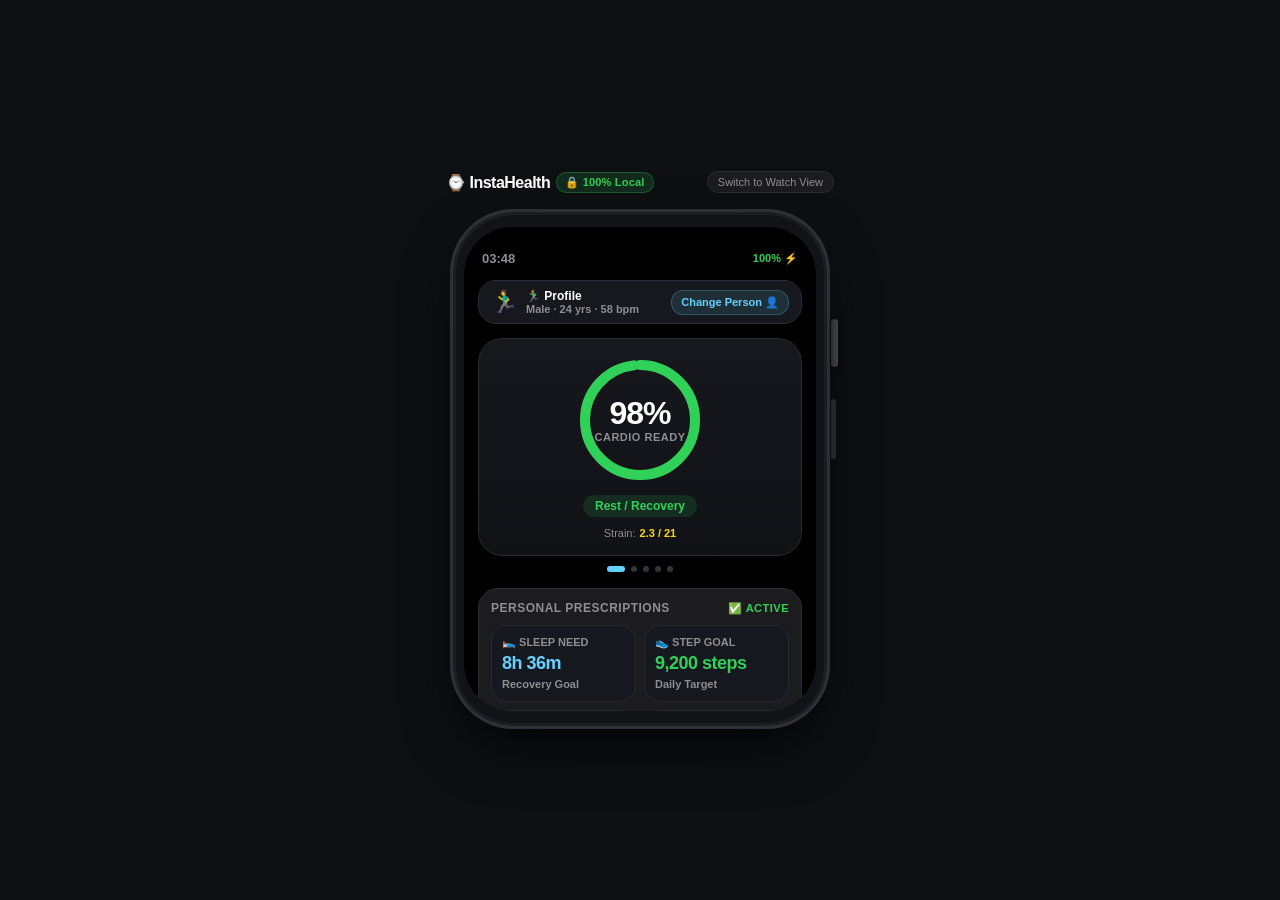
==== commit 3c402123: "feat: add demographic cohort calibration, separate personal analysis, and clean consumer watch UI ty" ====
--- a/android/app/src/main/assets/index.html
+++ b/android/app/src/main/assets/index.html
@@ -3,7 +3,11 @@
 <head>
   <meta charset="UTF-8">
   <meta name="viewport" content="width=device-width, initial-scale=1.0, maximum-scale=1.0, user-scalable=no">
+  <meta name="theme-color" content="#000000">
+  <meta name="apple-mobile-web-app-capable" content="yes">
+  <meta name="apple-mobile-web-app-status-bar-style" content="black-translucent">
   <title>InstaHealth - Zero-Cloud Watch Health Engine</title>
+  <link rel="manifest" href="manifest.json">
   <link rel="stylesheet" href="css/style.css">
 </head>
 <body>
@@ -61,11 +65,14 @@
 
           <div style="display: flex; gap: 6px;">
             <button id="btnAdvanceDay" class="btn-advance-day" style="flex: 1;">
-              ⏩ Advance Day (Auto-Wear 24h)
-            </button>
-            <button id="btnResetTimeline" class="btn-advance-day" style="background: #252830; width: 34px; padding: 0;" title="Restart 2-Day Calibration">
+              ⏩ Advance Day [Simulation Demo]
+            </button>
+            <button id="btnResetTimeline" class="btn-advance-day" style="background: #252830; width: 34px; padding: 0;" title="Reset / Recalibrate Baseline">
               ↺
             </button>
+          </div>
+          <div style="font-size: 10px; color: #8e8e93; text-align: center; margin-top: 5px; opacity: 0.85;">
+            ⚕️ Wellness product: Not a diagnostic device (FDA/CDSCO guidance).
           </div>
         </div>
 
@@ -87,7 +94,7 @@
               </div>
               <div id="dispCategory" class="category-tag">Rest / Recovery</div>
               <div class="personal-delta-badge" id="dispDelta">
-                Strain: <strong>2.6 / 21</strong> (-0.4 vs avg)
+                Strain: <strong>2.6 / 21</strong>
               </div>
             </div>
 
@@ -181,42 +188,42 @@
             <span class="calibrating-title">
               <span>⏳ Day <span id="dispCalDayNum">1</span> Calibration</span>
             </span>
-            <span class="data-status-badge" id="dispCohortBadge">Trained Avg</span>
-          </div>
-
-          <!-- Trained Average Human vs Person Comparison -->
+            <span class="data-status-badge" id="dispCohortBadge">Baseline</span>
+          </div>
+
+          <!-- Baseline vs Current Comparison -->
           <div class="human-comparison-grid">
             <div class="compare-item">
               <span class="compare-label">Resting HR</span>
               <div class="compare-vals">
-                <span class="val-human" id="cmpRHRHuman">60 bpm avg</span>
+                <span class="val-human" id="cmpRHRHuman">60 bpm</span>
                 <span class="val-arrow">→</span>
-                <span class="val-you" id="cmpRHRYou">58 bpm (You)</span>
+                <span class="val-you" id="cmpRHRYou">58 bpm</span>
               </div>
             </div>
 
             <div class="compare-item">
               <span class="compare-label">Daily Steps</span>
               <div class="compare-vals">
-                <span class="val-human" id="cmpStepsHuman">9,000 avg</span>
+                <span class="val-human" id="cmpStepsHuman">8,000</span>
                 <span class="val-arrow">→</span>
-                <span class="val-you" id="cmpStepsYou">7,400 (You)</span>
+                <span class="val-you" id="cmpStepsYou">7,400</span>
               </div>
             </div>
 
             <div class="compare-item">
               <span class="compare-label">Sleep Need</span>
               <div class="compare-vals">
-                <span class="val-human" id="cmpSleepHuman">8.0h avg</span>
+                <span class="val-human" id="cmpSleepHuman">7.8h</span>
                 <span class="val-arrow">→</span>
-                <span class="val-you" id="cmpSleepYou">7.2h (You)</span>
+                <span class="val-you" id="cmpSleepYou">7.2h</span>
               </div>
             </div>
 
             <div class="compare-item">
               <span class="compare-label">Calorie Burn</span>
               <div class="compare-vals">
-                <span class="val-human" id="cmpCalHuman">280 cal/hr</span>
+                <span class="val-human" id="cmpCalHuman">360 cal/hr</span>
                 <span class="val-arrow">→</span>
                 <span class="val-you" id="cmpCalYou">260 cal/hr</span>
               </div>
@@ -413,539 +420,6 @@
   </div>
 
   <script src="js/engine.js"></script>
-  <script>
-    (function () {
-      const engine = new InstaHealthEngine.HealthEngine();
-
-      // UI Elements
-      const btnOpenChangePerson = document.getElementById('btnOpenChangePerson');
-      const changePersonModal = document.getElementById('changePersonModal');
-      const btnCloseModal = document.getElementById('btnCloseModal');
-      const savedProfilesList = document.getElementById('savedProfilesList');
-      const emojiGrid = document.getElementById('emojiGrid');
-      const btnSexMale = document.getElementById('btnSexMale');
-      const btnSexFemale = document.getElementById('btnSexFemale');
-      const modalInputAge = document.getElementById('modalInputAge');
-      const modalValAge = document.getElementById('modalValAge');
-      const btnSavePerson = document.getElementById('btnSavePerson');
-
-      const dispActiveEmoji = document.getElementById('dispActiveEmoji');
-      const dispActivePersonTitle = document.getElementById('dispActivePersonTitle');
-      const dispActivePersonSub = document.getElementById('dispActivePersonSub');
-
-      const dispTimelineBadge = document.getElementById('dispTimelineBadge');
-      const timelineSection = document.getElementById('timelineSection');
-      const stepDay1 = document.getElementById('stepDay1');
-      const stepDay2 = document.getElementById('stepDay2');
-      const stepDay3 = document.getElementById('stepDay3');
-      const btnAdvanceDay = document.getElementById('btnAdvanceDay');
-      const btnResetTimeline = document.getElementById('btnResetTimeline');
-
-      const calibratingSection = document.getElementById('calibratingSection');
-      const dispCalibratingText = document.getElementById('dispCalibratingText');
-      const dispCalDayNum = document.getElementById('dispCalDayNum');
-      const dispCohortBadge = document.getElementById('dispCohortBadge');
-      const cmpRHRHuman = document.getElementById('cmpRHRHuman');
-      const cmpRHRYou = document.getElementById('cmpRHRYou');
-      const cmpStepsHuman = document.getElementById('cmpStepsHuman');
-      const cmpStepsYou = document.getElementById('cmpStepsYou');
-      const cmpSleepHuman = document.getElementById('cmpSleepHuman');
-      const cmpSleepYou = document.getElementById('cmpSleepYou');
-      const cmpCalHuman = document.getElementById('cmpCalHuman');
-      const cmpCalYou = document.getElementById('cmpCalYou');
-      const recommendationsSection = document.getElementById('recommendationsSection');
-
-      const recSleepVal = document.getElementById('recSleepVal');
-      const recSleepSub = document.getElementById('recSleepSub');
-      const recStepVal = document.getElementById('recStepVal');
-      const recStepSub = document.getElementById('recStepSub');
-      const recSitVal = document.getElementById('recSitVal');
-      const recSitSub = document.getElementById('recSitSub');
-      const recCardioVal = document.getElementById('recCardioVal');
-      const recCardioSub = document.getElementById('recCardioSub');
-
-      const dispHealthScore = document.getElementById('dispHealthScore');
-      const dispRingLabel = document.getElementById('dispRingLabel');
-      const strainRing = document.getElementById('strainRingProgress');
-      const dispCategory = document.getElementById('dispCategory');
-      const dispDelta = document.getElementById('dispDelta');
-
-      // Carousel Elements
-      const ringCarousel = document.getElementById('ringCarousel');
-      const carouselDots = document.querySelectorAll('.carousel-dot');
-
-      // Slide 1: Sleep
-      const sleepRingProgress = document.getElementById('sleepRingProgress');
-      const dispSleepScore = document.getElementById('dispSleepScore');
-      const dispSleepRingLabel = document.getElementById('dispSleepRingLabel');
-      const dispSleepDelta = document.getElementById('dispSleepDelta');
-
-      // Slide 2: Steps
-      const stepRingProgress = document.getElementById('stepRingProgress');
-      const dispStepScore = document.getElementById('dispStepScore');
-      const dispStepRingLabel = document.getElementById('dispStepRingLabel');
-      const dispStepDelta = document.getElementById('dispStepDelta');
-
-      // Slide 3: Sit Still
-      const sitRingProgress = document.getElementById('sitRingProgress');
-      const dispSitScore = document.getElementById('dispSitScore');
-      const dispSitRingLabel = document.getElementById('dispSitRingLabel');
-      const dispSitDelta = document.getElementById('dispSitDelta');
-
-      // Slide 4: Active Calories
-      const calRingProgress = document.getElementById('calRingProgress');
-      const dispCalScore = document.getElementById('dispCalScore');
-      const dispCalRingLabel = document.getElementById('dispCalRingLabel');
-      const dispCalDelta = document.getElementById('dispCalDelta');
-
-      const dispMaxHR = document.getElementById('dispMaxHR');
-      const dispRestingHR = document.getElementById('dispRestingHR');
-      const dispCalories = document.getElementById('dispCalories');
-      const dispRecovery = document.getElementById('dispRecovery');
-
-      // Body Activity Ranges Elements
-      const dispRangesTitle = document.getElementById('dispRangesTitle');
-      const dispRHRRangeText = document.getElementById('dispRHRRangeText');
-      const zoneRHR = document.getElementById('zoneRHR');
-      const dotRHR = document.getElementById('dotRHR');
-      const dispCalRangeText = document.getElementById('dispCalRangeText');
-      const zoneCal = document.getElementById('zoneCal');
-      const dotCal = document.getElementById('dotCal');
-      const dispStrainRangeText = document.getElementById('dispStrainRangeText');
-      const zoneStrain = document.getElementById('zoneStrain');
-      const dotStrain = document.getElementById('dotStrain');
-
-      const btnToggleBezel = document.getElementById('btnToggleBezel');
-      const watchBezel = document.getElementById('watchBezel');
-
-      // State for modal inputs
-      let selectedEmoji = '🏃‍♂️';
-      let selectedSex = 'male';
-      let selectedAge = 24;
-
-      // Workout State
-      let currentWorkout = {
-        durationMins: 30,
-        activeCalories: 140,
-        avgHR: 110,
-        steps: 3200,
-        perceivedExertion: 4
-      };
-
-      const PRESETS = {
-        walk: { durationMins: 30, activeCalories: 140, avgHR: 110, steps: 3200, perceivedExertion: 4 },
-        run: { durationMins: 45, activeCalories: 460, avgHR: 152, steps: 6100, perceivedExertion: 8 },
-        hiit: { durationMins: 35, activeCalories: 380, avgHR: 162, steps: 2800, perceivedExertion: 9 },
-        rest: { durationMins: 20, activeCalories: 60, avgHR: 85, steps: 1400, perceivedExertion: 2 }
-      };
-
-      // Watch Clock
-      function updateClock() {
-        const now = new Date();
-        const hrs = String(now.getHours()).padStart(2, '0');
-        const mins = String(now.getMinutes()).padStart(2, '0');
-        document.getElementById('watchClock').textContent = `${hrs}:${mins}`;
-      }
-      setInterval(updateClock, 1000);
-      updateClock();
-
-      // Render Saved Profiles list inside modal
-      function renderSavedProfiles() {
-        savedProfilesList.innerHTML = '';
-        const profiles = engine.getProfiles();
-        const activeId = engine.activeProfileId;
-
-        profiles.forEach(p => {
-          const chip = document.createElement('div');
-          chip.className = `saved-profile-chip ${p.id === activeId ? 'active' : ''}`;
-          chip.innerHTML = `<span>${p.emoji}</span> <span>${p.age}y ${p.sex === 'female' ? 'F' : 'M'} (Day ${p.currentDay || 1})</span>`;
-          chip.addEventListener('click', () => {
-            engine.switchProfile(p.id);
-            closeModal();
-            recalculate();
-          });
-          savedProfilesList.appendChild(chip);
-        });
-      }
-
-      // Open Modal
-      function openModal() {
-        const active = engine.getActiveProfile();
-        selectedEmoji = active.emoji || '🏃‍♂️';
-        selectedSex = active.sex || 'male';
-        selectedAge = active.age || 24;
-
-        // Highlight selected emoji
-        document.querySelectorAll('.emoji-option').forEach(el => {
-          el.classList.toggle('selected', el.dataset.emoji === selectedEmoji);
-        });
-
-        // Set sex buttons
-        btnSexMale.classList.toggle('selected', selectedSex === 'male');
-        btnSexFemale.classList.toggle('selected', selectedSex === 'female');
-
-        // Set age slider
-        modalInputAge.value = selectedAge;
-        modalValAge.textContent = `${selectedAge} yrs`;
-
-        renderSavedProfiles();
-        changePersonModal.classList.add('active');
-      }
-
-      function closeModal() {
-        changePersonModal.classList.remove('active');
-      }
-
-      // Emoji Selection Listener
-      emojiGrid.addEventListener('click', (e) => {
-        const item = e.target.closest('.emoji-option');
-        if (!item) return;
-        document.querySelectorAll('.emoji-option').forEach(el => el.classList.remove('selected'));
-        item.classList.add('selected');
-        selectedEmoji = item.dataset.emoji;
-      });
-
-      // Sex Selection Listeners
-      btnSexMale.addEventListener('click', () => {
-        selectedSex = 'male';
-        btnSexMale.classList.add('selected');
-        btnSexFemale.classList.remove('selected');
-      });
-      btnSexFemale.addEventListener('click', () => {
-        selectedSex = 'female';
-        btnSexFemale.classList.add('selected');
-        btnSexMale.classList.remove('selected');
-      });
-
-      // Age Slider Listener
-      modalInputAge.addEventListener('input', (e) => {
-        selectedAge = Number(e.target.value);
-        modalValAge.textContent = `${selectedAge} yrs`;
-      });
-
-      // Save Person Button
-      btnSavePerson.addEventListener('click', () => {
-        engine.addOrUpdateProfile({
-          emoji: selectedEmoji,
-          sex: selectedSex,
-          age: selectedAge
-        });
-        closeModal();
-        recalculate();
-      });
-
-      // Advance Day Automatically (Auto-Wear 24h)
-      btnAdvanceDay.addEventListener('click', () => {
-        btnAdvanceDay.textContent = '⏳ Simulating 24h Wear...';
-        btnAdvanceDay.style.opacity = '0.7';
-        setTimeout(() => {
-          engine.advanceDay(currentWorkout);
-          recalculate();
-          btnAdvanceDay.textContent = '⏩ Advance Day (Auto-Wear 24h)';
-          btnAdvanceDay.style.opacity = '1';
-        }, 150);
-      });
-
-      // Reset Timeline
-      btnResetTimeline.addEventListener('click', () => {
-        if (confirm('Restart 2-Day Calibration for this person?')) {
-          engine.resetTimeline();
-          recalculate();
-        }
-      });
-
-      btnOpenChangePerson.addEventListener('click', openModal);
-      btnCloseModal.addEventListener('click', closeModal);
-
-      // Recalculate and update the watch view
-      function recalculate() {
-        const res = engine.calculateCondition(currentWorkout);
-        const person = res.person;
-        const ranges = res.trainedRanges;
-        const recs = res.recommendations;
-        const currentDay = person.currentDay || engine.profile.currentDay || 1;
-
-        // Top Person Header Bar
-        dispActiveEmoji.textContent = person.emoji;
-        dispActivePersonTitle.textContent = `${person.emoji} Profile`;
-        dispActivePersonSub.textContent = `${person.sex === 'female' ? 'Female' : 'Male'} · ${person.age} yrs · ${person.restingHR} bpm`;
-
-        // Timeline Step Badges
-        dispTimelineBadge.textContent = recs.isCalibrated ? '✅ Calibrated' : `Day ${currentDay} of 2`;
-        dispTimelineBadge.style.color = recs.isCalibrated ? 'var(--accent-green)' : 'var(--accent-purple)';
-
-        stepDay1.className = `timeline-step ${currentDay === 1 ? 'active' : 'completed'}`;
-        stepDay2.className = `timeline-step ${currentDay === 2 ? 'active' : (currentDay > 2 ? 'completed' : '')}`;
-        stepDay3.className = `timeline-step ${currentDay >= 3 ? 'completed active' : ''}`;
-
-        // Toggle Calibration Notice vs Personalized Prescriptions
-        // AUTOMATICALLY HIDE TIMELINE & COMPARISON CARD ONCE DAY 3 IS COMPLETED!
-        if (!recs.isCalibrated) {
-          timelineSection.style.display = 'flex';
-          calibratingSection.style.display = 'flex';
-          recommendationsSection.style.display = 'none';
-
-          // Trained Human Average vs Person Data Comparison for Day 1 & Day 2
-          const humanAvg = recs.humanAverages || {
-            cohortLabel: `${person.age}y ${person.sex === 'female' ? 'Female' : 'Male'}`,
-            restingHR: person.sex === 'female' ? 62 : 60,
-            steps: 9000,
-            sleepHours: 8.0,
-            burnRateCalHr: 280
-          };
-
-          dispCalDayNum.textContent = currentDay;
-          dispCohortBadge.textContent = `${humanAvg.cohortLabel} Avg`;
-
-          // 1. Resting HR Comparison
-          cmpRHRHuman.textContent = `${humanAvg.restingHR} bpm avg`;
-          cmpRHRYou.textContent = `${res.metrics.restingHR} bpm (${person.emoji})`;
-
-          // 2. Steps Comparison
-          cmpStepsHuman.textContent = `${humanAvg.steps.toLocaleString()} avg`;
-          const stepsWalkedNow = Math.round(res.metrics.steps + (person.historyDays && person.historyDays.length > 0 ? (person.historyDays[person.historyDays.length - 1].steps * 0.4) : 4500));
-          cmpStepsYou.textContent = `${stepsWalkedNow.toLocaleString()} (${person.emoji})`;
-
-          // 3. Sleep Comparison
-          cmpSleepHuman.textContent = `${humanAvg.sleepHours}h avg`;
-          let userSleepHours = 7.2;
-          if (person.historyDays && person.historyDays.length > 0) {
-            userSleepHours = person.historyDays[person.historyDays.length - 1].sleepHours || 7.2;
-          } else {
-            userSleepHours = person.sex === 'female' ? 7.4 : 7.1;
-          }
-          cmpSleepYou.textContent = `${userSleepHours}h (${person.emoji})`;
-
-          // 4. Calorie Burn Comparison
-          cmpCalHuman.textContent = `${humanAvg.burnRateCalHr} cal/hr avg`;
-          cmpCalYou.textContent = `${res.metrics.activeCalories} cal (${person.emoji})`;
-
-          dispCalibratingText.textContent = `Collecting 48h personal data · Day 3 unlocks custom plan`;
-          
-          // Ring shows Calibration Readiness Progress
-          dispHealthScore.textContent = `${recs.progressPercent}%`;
-          dispRingLabel.textContent = 'Calibrating';
-          strainRing.style.stroke = 'var(--accent-purple)';
-        } else {
-          // Closed automatically after completing Day 3!
-          timelineSection.style.display = 'none';
-          calibratingSection.style.display = 'none';
-          recommendationsSection.style.display = 'flex';
-
-          // Ring shows Cardiorespiratory Readiness Score
-          dispHealthScore.textContent = `${recs.cardioReadiness.score}%`;
-          dispRingLabel.textContent = 'Cardio Ready';
-          strainRing.style.stroke = recs.cardioReadiness.color;
-
-          // Fill Recommendations (Watch-legible: large numbers + concise badges)
-          recSleepVal.textContent = recs.sleep.formatted;
-          recSleepSub.textContent = 'Recovery Goal';
-
-          recStepVal.textContent = recs.steps.formatted;
-          recStepSub.textContent = 'Daily Target';
-
-          recSitVal.textContent = recs.sitStill.formatted;
-          recSitSub.textContent = 'Max Stillness';
-
-          recCardioVal.textContent = `${recs.cardioReadiness.score}%`;
-          recCardioVal.style.color = recs.cardioReadiness.color;
-          recCardioSub.textContent = recs.cardioReadiness.status;
-        }
-
-        // Circular Rings Calculation for Carousel (Slides 0-4)
-        const circumference = 345.57;
-
-        // 1. Slide 0: Cardio Readiness Score
-        const scoreVal = recs.isCalibrated ? recs.cardioReadiness.score : recs.progressPercent;
-        const fraction0 = Math.min(1.0, scoreVal / 100.0);
-        strainRing.style.strokeDashoffset = circumference - (fraction0 * circumference);
-
-        // 2. Slide 1: Sleep Need ("hours slept / hours total need to sleep")
-        let targetSleepHours = 8.0;
-        if (recs.isCalibrated && recs.sleep) {
-          targetSleepHours = Number((recs.sleep.hours + (recs.sleep.minutes / 60)).toFixed(1));
-        } else {
-          targetSleepHours = person.age < 30 ? 8.2 : (person.age > 60 ? 7.2 : 7.8);
-          if (person.sex === 'female') targetSleepHours += 0.2;
-        }
-        targetSleepHours = Number(targetSleepHours.toFixed(1));
-
-        let hoursSlept = 7.2;
-        if (person.historyDays && person.historyDays.length > 0) {
-          const lastDay = person.historyDays[person.historyDays.length - 1];
-          hoursSlept = Number((lastDay.sleepHours || 7.2).toFixed(1));
-        } else {
-          hoursSlept = Number((person.sex === 'female' ? 7.4 : 7.1).toFixed(1));
-        }
-
-        dispSleepScore.textContent = `${hoursSlept}h`;
-        dispSleepRingLabel.textContent = recs.isCalibrated ? `/ ${targetSleepHours}h NEEDED` : `/ ${targetSleepHours}h HUMAN AVG`;
-        dispSleepDelta.innerHTML = recs.isCalibrated
-          ? `<strong>${hoursSlept}h</strong> slept / <strong>${targetSleepHours}h</strong> goal`
-          : `<strong>${hoursSlept}h</strong> (${person.emoji}) vs <strong>${targetSleepHours}h</strong> (Human Avg)`;
-        const sleepFraction = Math.min(1.0, hoursSlept / targetSleepHours);
-        sleepRingProgress.style.strokeDashoffset = circumference - (sleepFraction * circumference);
-
-        // 3. Slide 2: Steps Goal ("steps walked / total steps to walk daily")
-        let targetSteps = 10000;
-        if (recs.isCalibrated && recs.steps) {
-          targetSteps = recs.steps.target;
-        } else {
-          targetSteps = person.sex === 'female' ? 8000 : 9000;
-          if (person.age < 30) targetSteps = person.sex === 'female' ? 10000 : 11500;
-          else if (person.age >= 60) targetSteps = 5000;
-        }
-
-        const stepsWalked = Math.round(res.metrics.steps + (person.historyDays && person.historyDays.length > 0 ? (person.historyDays[person.historyDays.length - 1].steps * 0.4) : 4500));
-        dispStepScore.textContent = stepsWalked >= 1000 ? `${(stepsWalked / 1000).toFixed(1)}k` : `${stepsWalked}`;
-        dispStepRingLabel.textContent = recs.isCalibrated ? `/ ${(targetSteps / 1000).toFixed(1)}k STEPS` : `/ ${(targetSteps / 1000).toFixed(1)}k HUMAN AVG`;
-        dispStepDelta.innerHTML = recs.isCalibrated
-          ? `<strong>${stepsWalked.toLocaleString()}</strong> / <strong>${targetSteps.toLocaleString()}</strong> steps`
-          : `<strong>${stepsWalked.toLocaleString()}</strong> (${person.emoji}) vs <strong>${targetSteps.toLocaleString()}</strong> (Human Avg)`;
-        const stepFraction = Math.min(1.0, stepsWalked / targetSteps);
-        stepRingProgress.style.strokeDashoffset = circumference - (stepFraction * circumference);
-
-        // 4. Slide 3: Sit Still Inactivity Limit
-        const maxSitMins = recs.isCalibrated && recs.sitStill ? recs.sitStill.maxMins : (person.age >= 60 ? 40 : 55);
-        const currentSitMins = Math.round(maxSitMins * 0.65);
-        dispSitScore.textContent = `${currentSitMins}m`;
-        dispSitRingLabel.textContent = recs.isCalibrated ? `/ ${maxSitMins}m STILL` : `/ ${maxSitMins}m HUMAN AVG`;
-        dispSitDelta.innerHTML = recs.isCalibrated
-          ? `<strong>${currentSitMins}m</strong> still / <strong>${maxSitMins}m</strong> max alert`
-          : `<strong>${currentSitMins}m</strong> (${person.emoji}) vs <strong>${maxSitMins}m</strong> (Human Avg)`;
-        const sitFraction = Math.min(1.0, currentSitMins / maxSitMins);
-        sitRingProgress.style.strokeDashoffset = circumference - (sitFraction * circumference);
-
-        // 5. Slide 4: Active Calories Burn
-        const targetCalories = ranges.activeCalories ? Math.round((ranges.activeCalories.min + ranges.activeCalories.max) / 2) : 300;
-        const currentCal = res.metrics.activeCalories;
-        dispCalScore.textContent = `${currentCal}`;
-        dispCalRingLabel.textContent = recs.isCalibrated ? `/ ${targetCalories} KCAL` : `/ ${targetCalories} HUMAN AVG`;
-        dispCalDelta.innerHTML = recs.isCalibrated
-          ? `<strong>${currentCal}</strong> of <strong>${targetCalories}</strong> kcal target`
-          : `<strong>${currentCal}</strong> (${person.emoji}) vs <strong>${targetCalories}</strong> (Human Avg)`;
-        const calFraction = Math.min(1.0, currentCal / targetCalories);
-        calRingProgress.style.strokeDashoffset = circumference - (calFraction * circumference);
-
-        // Status badges
-        dispCategory.textContent = res.category;
-        dispCategory.style.color = res.categoryColor;
-        dispCategory.style.background = res.categoryColor + '22';
-
-        const sign = res.personalDelta > 0 ? '+' : '';
-        dispDelta.innerHTML = `Strain: <strong>${res.strain} / 21</strong> (${sign}${res.personalDelta} vs avg)`;
-
-        // Vitals Grid
-        dispMaxHR.textContent = `${res.metrics.maxHR} bpm`;
-        dispRestingHR.textContent = `${res.metrics.restingHR} bpm`;
-        dispCalories.textContent = `${res.metrics.activeCalories} kcal`;
-        dispRecovery.textContent = `${res.recoveryHours} hrs`;
-
-        // Body Activity Card Title Update
-        dispRangesTitle.textContent = `${person.emoji} Body Activity`;
-
-        // 1. Resting HR Range
-        dispRHRRangeText.textContent = `${ranges.restingHR.min} – ${ranges.restingHR.max} bpm`;
-        const rhrMinPct = Math.max(0, Math.min(100, ((ranges.restingHR.min - 40) / 60) * 100));
-        const rhrMaxPct = Math.max(0, Math.min(100, ((ranges.restingHR.max - 40) / 60) * 100));
-        const rhrCurPct = Math.max(0, Math.min(100, ((res.metrics.restingHR - 40) / 60) * 100));
-        zoneRHR.style.left = `${rhrMinPct}%`;
-        zoneRHR.style.width = `${Math.max(4, rhrMaxPct - rhrMinPct)}%`;
-        dotRHR.style.left = `${rhrCurPct}%`;
-
-        // 2. Active Calories Range
-        dispCalRangeText.textContent = `${ranges.activeCalories.min} – ${ranges.activeCalories.max} cal/hr`;
-        const calMinPct = Math.max(0, Math.min(100, ((ranges.activeCalories.min - 100) / 450) * 100));
-        const calMaxPct = Math.max(0, Math.min(100, ((ranges.activeCalories.max - 100) / 450) * 100));
-        const curHourlyBurn = Math.round((res.metrics.activeCalories / res.metrics.durationMins) * 60);
-        const calCurPct = Math.max(0, Math.min(100, ((curHourlyBurn - 100) / 450) * 100));
-        zoneCal.style.left = `${calMinPct}%`;
-        zoneCal.style.width = `${Math.max(4, calMaxPct - calMinPct)}%`;
-        dotCal.style.left = `${calCurPct}%`;
-
-        // 3. Strain Tolerance Range
-        dispStrainRangeText.textContent = `${ranges.dailyStrain.min} – ${ranges.dailyStrain.max} pts`;
-        const strainMinPct = Math.max(0, Math.min(100, (ranges.dailyStrain.min / 21) * 100));
-        const strainMaxPct = Math.max(0, Math.min(100, (ranges.dailyStrain.max / 21) * 100));
-        const strainCurPct = Math.max(0, Math.min(100, (res.strain / 21) * 100));
-        zoneStrain.style.left = `${strainMinPct}%`;
-        zoneStrain.style.width = `${Math.max(4, strainMaxPct - strainMinPct)}%`;
-        dotStrain.style.left = `${strainCurPct}%`;
-      }
-
-      // Presets
-      document.querySelectorAll('.btn-preset').forEach(btn => {
-        btn.addEventListener('click', () => {
-          document.querySelectorAll('.btn-preset').forEach(b => b.classList.remove('active'));
-          btn.classList.add('active');
-          const presetKey = btn.dataset.preset;
-          currentWorkout = { ...PRESETS[presetKey] };
-          recalculate();
-        });
-      });
-
-      // Bezel view toggle
-      btnToggleBezel.addEventListener('click', () => {
-        const isFullscreen = watchBezel.classList.toggle('fullscreen-mode');
-        btnToggleBezel.textContent = isFullscreen ? 'Switch to Bezel View' : 'Switch to Watch View';
-      });
-
-      // Ring Carousel Horizontal Swipe, Drag & Dot Pagination
-      function updateActiveCarouselDot() {
-        const slideWidth = ringCarousel.offsetWidth;
-        if (!slideWidth) return;
-        const activeIdx = Math.round(ringCarousel.scrollLeft / slideWidth);
-        carouselDots.forEach((dot, idx) => {
-          dot.classList.toggle('active', idx === activeIdx);
-        });
-      }
-
-      ringCarousel.addEventListener('scroll', updateActiveCarouselDot, { passive: true });
-
-      carouselDots.forEach((dot) => {
-        dot.addEventListener('click', () => {
-          const idx = Number(dot.dataset.index);
-          const slideWidth = ringCarousel.offsetWidth;
-          ringCarousel.scrollTo({
-            left: idx * slideWidth,
-            behavior: 'smooth'
-          });
-        });
-      });
-
-      // Mouse drag to swipe (for desktop testing)
-      let isDraggingCarousel = false;
-      let startDragX = 0;
-      let startCarouselScroll = 0;
-
-      ringCarousel.addEventListener('mousedown', (e) => {
-        isDraggingCarousel = true;
-        startDragX = e.pageX - ringCarousel.offsetLeft;
-        startCarouselScroll = ringCarousel.scrollLeft;
-      });
-
-      window.addEventListener('mouseup', () => {
-        if (!isDraggingCarousel) return;
-        isDraggingCarousel = false;
-        const slideWidth = ringCarousel.offsetWidth;
-        const targetIdx = Math.round(ringCarousel.scrollLeft / slideWidth);
-        ringCarousel.scrollTo({
-          left: targetIdx * slideWidth,
-          behavior: 'smooth'
-        });
-      });
-
-      ringCarousel.addEventListener('mousemove', (e) => {
-        if (!isDraggingCarousel) return;
-        e.preventDefault();
-        const currentX = e.pageX - ringCarousel.offsetLeft;
-        const walk = (currentX - startDragX) * 1.2;
-        ringCarousel.scrollLeft = startCarouselScroll - walk;
-      });
-
-      // Initial run
-      recalculate();
-    })();
-  </script>
+  <script src="js/app.js"></script>
 </body>
 </html>
